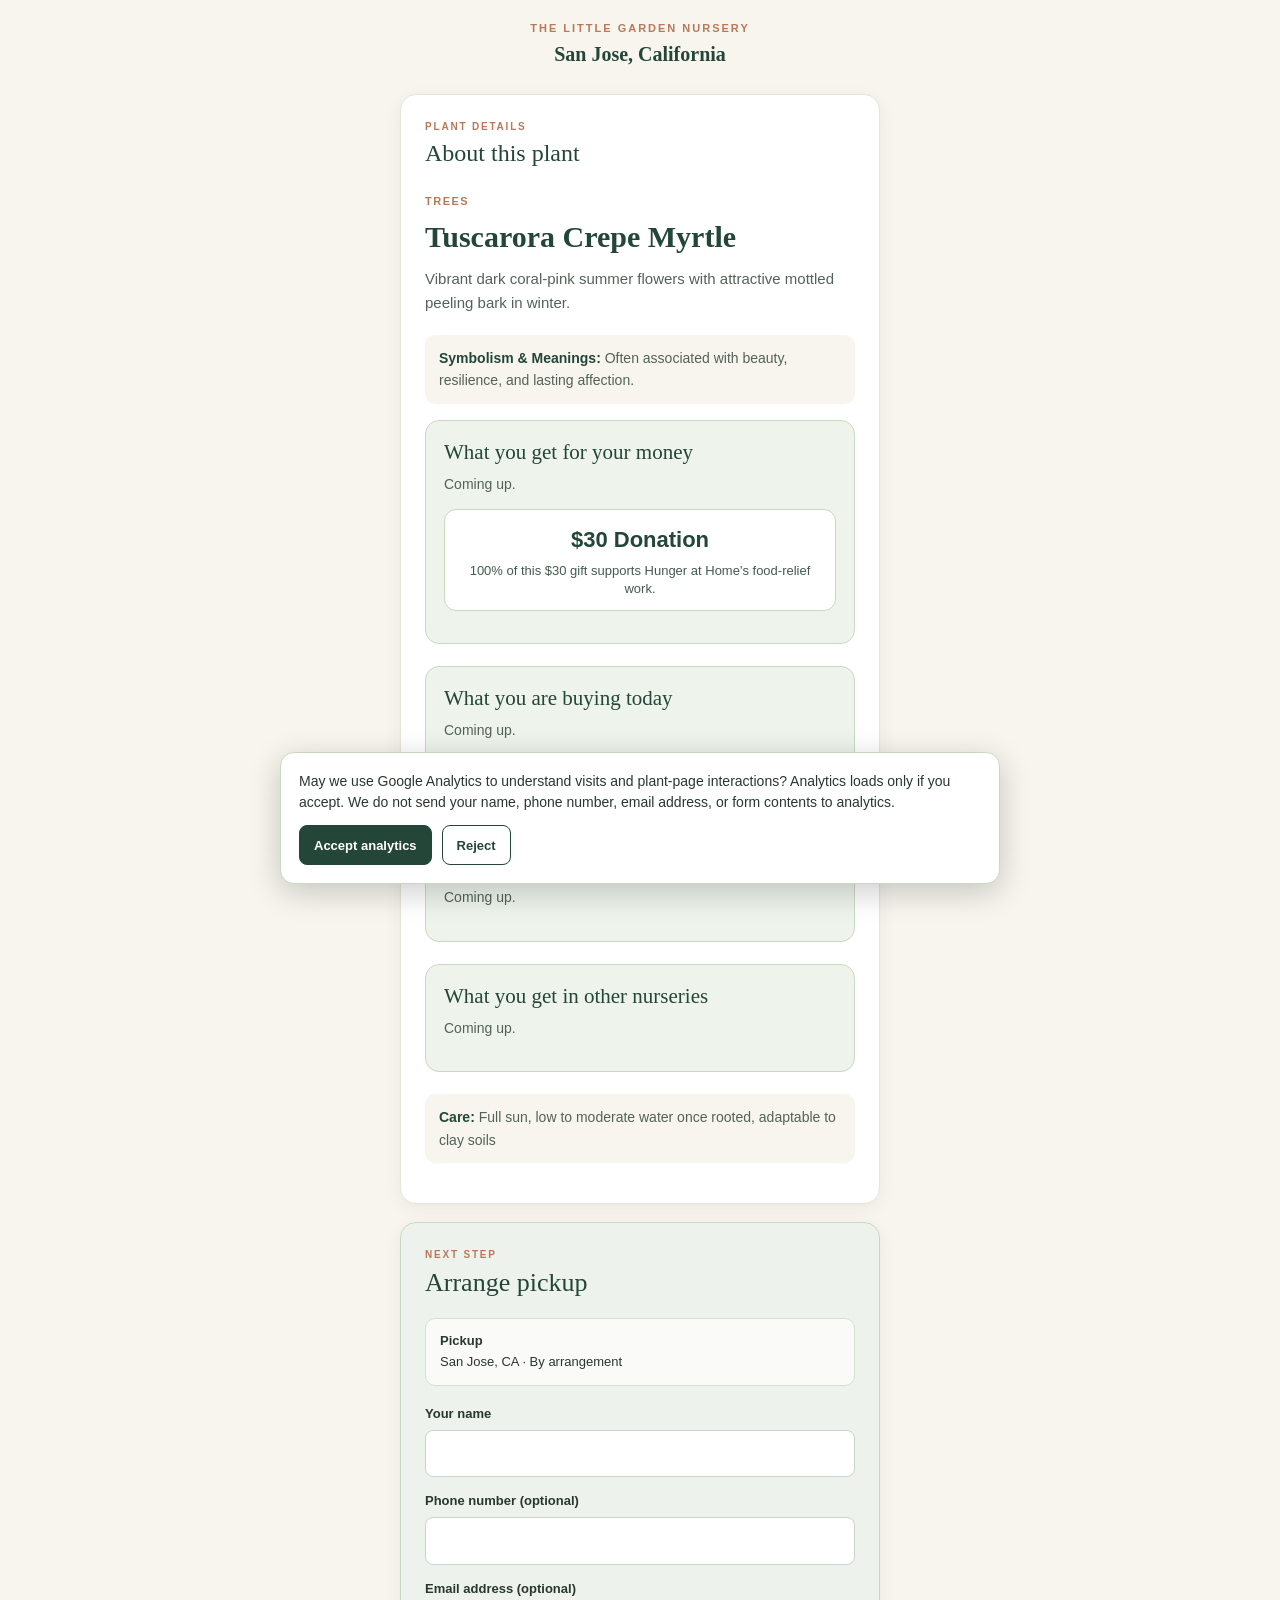
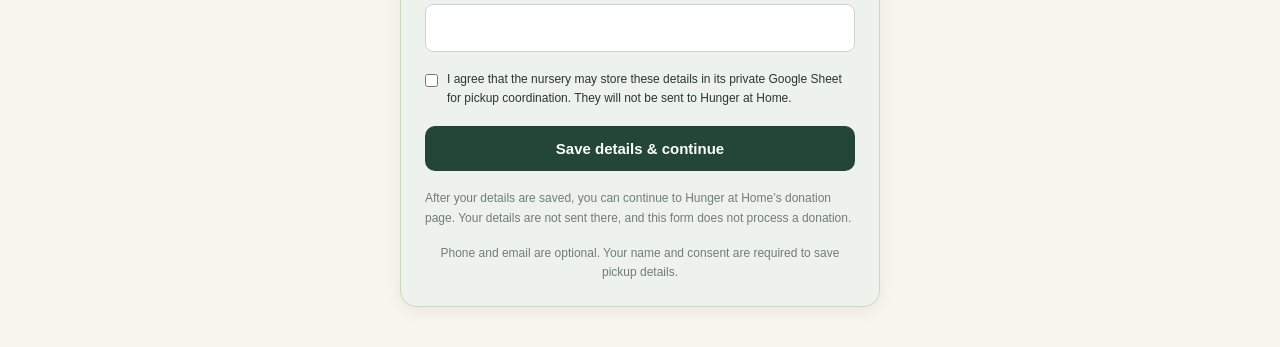
==== plant.html @ 179dec2b "telemetry" ====
<!DOCTYPE html>
<html lang="en">
<head>
  <meta charset="UTF-8">
  <meta name="viewport" content="width=device-width, initial-scale=1.0">
  <title>Plant Care & Donation — The Little Garden Nursery</title>
  <link rel="stylesheet" href="analytics-consent.css">
  <style>
    :root {
      --forest: #244638;
      --sage: #9baa88;
      --cream: #f7f5ee;
      --clay: #b97859;
      --ink: #29372f;
      --card-bg: #ffffff;
    }
    * { box-sizing: border-box; margin: 0; padding: 0; }
    body {
      font-family: -apple-system, BlinkMacSystemFont, "Segoe UI", Roboto, Helvetica, Arial, sans-serif;
      background: var(--cream);
      color: var(--ink);
      padding: 20px 16px 40px;
      line-height: 1.6;
    }
    .container { max-width: 480px; margin: 0 auto; }
    .header { text-align: center; margin-bottom: 24px; }
    .header h2 { font-family: Georgia, serif; color: var(--forest); font-size: 20px; }
    .header p { font-size: 11px; text-transform: uppercase; letter-spacing: 2px; color: var(--clay); font-weight: bold; }
    .page-section {
      background: var(--card-bg);
      border-radius: 16px;
      padding: 24px;
      box-shadow: 0 4px 18px rgba(0,0,0,0.06);
      border: 1px solid #e7e4d8;
    }
    .page-section + .page-section { margin-top: 18px; }
    .pickup-section { background: #edf3ec; border-color: #c9d8c3; }
    .section-heading { margin-bottom: 20px; }
    .section-heading p {
      color: var(--clay);
      font-size: 10px;
      font-weight: 700;
      letter-spacing: 1.8px;
      text-transform: uppercase;
    }
    .section-heading h2 {
      margin-top: 4px;
      color: var(--forest);
      font: 500 24px/1.2 Georgia, serif;
    }
    .pickup-section .section-heading h2 { font-size: 26px; }
    .plant-gallery {
      display: grid;
      grid-template-columns: repeat(auto-fit, minmax(120px, 1fr));
      gap: 10px;
      margin: 18px 0 22px;
    }
    .plant-gallery[hidden] { display: none; }
    .plant-gallery figure {
      overflow: hidden;
      border: 1px solid #e7e4d8;
      border-radius: 10px;
      background: #f7f5ee;
      aspect-ratio: 1;
    }
    .plant-gallery button {
      display: block;
      width: 100%;
      height: 100%;
      padding: 0;
      border: 0;
      background: transparent;
      cursor: zoom-in;
    }
    .plant-gallery button:focus-visible {
      outline: 3px solid var(--forest);
      outline-offset: -3px;
    }
    .plant-gallery img {
      width: 100%;
      height: 100%;
      object-fit: cover;
    }
    .image-viewer {
      position: fixed;
      width: min(94vw, 1200px);
      max-width: none;
      max-height: 92vh;
      margin: auto;
      padding: 48px 16px 16px;
      overflow: visible;
      border: 1px solid rgba(255,255,255,0.25);
      border-radius: 14px;
      background: #17211b;
      box-shadow: 0 18px 70px rgba(0,0,0,0.45);
    }
    .image-viewer[open] { display: grid; place-items: center; }
    .image-viewer::backdrop { background: rgba(10,16,12,0.84); }
    .image-viewer-next {
      display: block;
      padding: 0;
      border: 0;
      background: transparent;
      cursor: pointer;
    }
    .image-viewer-next:focus-visible {
      outline: 3px solid #fff;
      outline-offset: 4px;
    }
    .image-viewer-next img {
      display: block;
      max-width: 100%;
      max-height: calc(92vh - 64px);
      object-fit: contain;
      margin: 0 auto;
    }
    .image-viewer-close {
      position: absolute;
      top: 8px;
      right: 8px;
      min-width: 38px;
      min-height: 38px;
      border: 1px solid rgba(255,255,255,0.4);
      border-radius: 50%;
      background: #fff;
      color: var(--forest);
      font: 700 24px/1 Arial, sans-serif;
      cursor: pointer;
    }
    .pickup-location {
      padding: 12px 14px;
      border: 1px solid #d5dfd1;
      border-radius: 10px;
      background: rgba(255,255,255,0.72);
      font-size: 13px;
      margin-bottom: 18px;
    }
    .badge {
      display: inline-block;
      font-size: 11px;
      font-weight: bold;
      text-transform: uppercase;
      letter-spacing: 1.5px;
      color: var(--clay);
      margin-bottom: 8px;
    }
    h1 { font-family: Georgia, serif; font-size: 30px; line-height: 1.2; color: var(--forest); margin-bottom: 12px; }
    .desc { font-size: 15px; color: #536258; margin-bottom: 20px; }
    .plant-detail {
      margin: 0 0 16px;
      padding: 12px 14px;
      border-radius: 10px;
      background: #f7f5ee;
      color: #536258;
      font-size: 14px;
    }
    .plant-detail strong { color: var(--forest); }
    .plant-offer {
      margin: 0 0 22px;
      padding: 18px;
      border: 1px solid #c9d8c3;
      border-radius: 14px;
      background: #eef3ec;
    }
    .plant-offer p { color: #536258; font-size: 14px; }
    .plant-offer > h2 {
      margin-bottom: 8px;
      color: var(--forest);
      font: 500 21px/1.25 Georgia, serif;
    }
    .plant-offer-description {
      margin-bottom: 14px;
      color: #536258;
      font-size: 14px;
    }
    .plant-offer .impact-box {
      margin: 0 0 14px;
      padding: 12px;
      background: #fff;
    }
    .plant-offer .impact-box strong { font-size: 22px; }
    .plant-offer .market-reference {
      margin: 0;
      padding: 12px 14px;
      background: #f8f4ec;
    }
    .plant-offer .plant-gallery { margin-bottom: 0; }
    .plant-photos-heading {
      margin: 20px 0 0;
      color: var(--forest);
      font: 500 22px/1.25 Georgia, serif;
    }
    .market-reference {
      margin: -4px 0 22px;
      padding: 14px 16px;
      border-left: 3px solid var(--clay);
      border-radius: 0 10px 10px 0;
      background: #f8f4ec;
      font-size: 13px;
    }
    .market-reference[hidden] { display: none; }
    .market-reference h2 {
      margin-bottom: 4px;
      color: var(--forest);
      font: 600 14px/1.35 Arial, sans-serif;
    }
    .market-reference a { color: var(--forest); font-weight: 600; }
    .impact-box {
      background: #eef3ec;
      border: 1px solid #c9d8c3;
      border-radius: 12px;
      padding: 16px;
      margin-bottom: 24px;
      text-align: center;
    }
    .impact-box strong { display: block; font-size: 26px; color: var(--forest); margin-bottom: 4px; }
    .impact-box span { font-size: 13px; color: #435b4b; line-height: 1.4; display: block; }
    .specs { margin-bottom: 24px; }
    .spec-item { display: flex; justify-content: space-between; padding: 10px 0; border-bottom: 1px solid #f0ede3; font-size: 14px; }
    .spec-item span:first-child { color: #738076; font-weight: 500; }
    .spec-item span:last-child { color: var(--ink); font-weight: 600; text-align: right; max-width: 60%; }
    .donation-form { margin-top: 0; }
    .form-field { margin-bottom: 14px; }
    .form-field label { display: block; margin-bottom: 5px; font-size: 13px; font-weight: 600; }
    .form-field input {
      display: block;
      width: 100%;
      min-height: 44px;
      padding: 10px 12px;
      border: 1px solid #cbd4cb;
      border-radius: 8px;
      background: #fff;
      color: var(--ink);
      font: inherit;
    }
    .form-field input:focus { outline: 2px solid var(--sage); outline-offset: 1px; }
    .consent-field { display: flex; gap: 9px; align-items: flex-start; margin: 18px 0; font-size: 12px; }
    .consent-field input { margin-top: 4px; }
    .form-submit, .continue-donation {
      display: block;
      width: 100%;
      border: 0;
      background: var(--forest);
      color: white;
      padding: 14px;
      border-radius: 10px;
      font: 600 15px Arial, sans-serif;
      cursor: pointer;
      text-align: center;
      text-decoration: none;
    }
    .form-submit { margin-bottom: 18px; }
    .form-submit:disabled { opacity: 0.65; cursor: wait; }
    .form-note, .form-error { margin-top: 10px; font-size: 12px; }
    .form-note { color: #717d74; }
    .form-error { color: #9c3025; }
    .honeypot { position: absolute; left: -10000px; }
    .instructions {
      margin-top: 16px;
      font-size: 12px;
      text-align: center;
      color: #717d74;
    }
  </style>
</head>
<body>
  <div class="container">
    <div class="header">
      <p>The Little Garden Nursery</p>
      <h2>San Jose, California</h2>
    </div>

    <section class="page-section care-section" id="plant-card" aria-labelledby="care-heading">
      <div class="section-heading">
        <p>Plant details</p>
        <h2 id="care-heading">About this plant</h2>
      </div>
      <div id="plant-information"></div>
      <dialog class="image-viewer" id="image-viewer" aria-label="Enlarged plant photo">
        <button class="image-viewer-close" id="image-viewer-close" type="button" aria-label="Close enlarged photo">&times;</button>
        <button class="image-viewer-next" id="image-viewer-next" type="button" aria-label="Show next plant photo">
          <img id="image-viewer-image" alt="">
        </button>
      </dialog>
    </section>

    <section class="page-section pickup-section" aria-labelledby="pickup-heading">
      <div class="section-heading">
        <p>Next step</p>
        <h2 id="pickup-heading">Arrange pickup</h2>
      </div>
      <div class="pickup-location" id="pickup-location" hidden>
        <strong>Pickup</strong><br><span id="p-pickup"></span>
      </div>
      <form id="donation-form" class="donation-form" method="post">
        <input type="hidden" name="visitorId" id="visitor-id">
        <input type="hidden" name="plantId" id="plant-id">
        <div class="honeypot" aria-hidden="true">
          <label for="website">Leave this field empty</label>
          <input type="text" name="website" id="website" tabindex="-1" autocomplete="off">
        </div>
        <div class="form-field">
          <label for="donor-name">Your name</label>
          <input type="text" name="name" id="donor-name" maxlength="120" autocomplete="name" required>
        </div>
        <div class="form-field">
          <label for="donor-phone">Phone number <span>(optional)</span></label>
          <input type="tel" name="phone" id="donor-phone" maxlength="25" autocomplete="tel" title="Enter 7–15 digits. You may include a leading +, spaces, parentheses, periods, or hyphens.">
        </div>
        <div class="form-field">
          <label for="donor-email">Email address <span>(optional)</span></label>
          <input type="email" name="email" id="donor-email" maxlength="254" autocomplete="email">
        </div>
        <label class="consent-field">
          <input type="checkbox" name="consent" value="yes" required>
          <span>I agree that the nursery may store these details in its private Google Sheet for pickup coordination. They will not be sent to Hunger at Home.</span>
        </label>
        <button id="save-details" type="submit" class="form-submit" disabled>Save details & continue</button>
        <p id="form-error" class="form-error" role="alert" hidden></p>
        <p class="form-note">After your details are saved, you can continue to Hunger at Home’s donation page. Your details are not sent there, and this form does not process a donation.</p>
      </form>
      <p class="instructions" id="donation-instructions">Phone and email are optional. Your name and consent are required to save pickup details.</p>
    </section>
  </div>

  <script>
    const DONATION_TRACKER_URL = 'https://script.google.com/macros/s/AKfycby67GV-Kb-YQQo0pl9ek_xttXjyQZLYVXsTiaz1hG7p3Ax789gAPlvsNOdYajD39En6XQ/exec';
    const donationForm = document.getElementById('donation-form');
    const saveDetailsButton = document.getElementById('save-details');
    const formError = document.getElementById('form-error');
    const phoneInput = document.getElementById('donor-phone');
    const emailInput = document.getElementById('donor-email');
    const emailPattern = /^[A-Z0-9.!#$%&'*+/=?^_`{|}~-]+@(?:[A-Z0-9](?:[A-Z0-9-]{0,61}[A-Z0-9])?\.)+[A-Z]{2,63}$/i;

    phoneInput.addEventListener('input', () => {
      const value = phoneInput.value.trim();
      const digitCount = value.replace(/\D/g, '').length;
      const validFormat = /^\+?[0-9][0-9\s().-]*[0-9]$/.test(value);
      phoneInput.setCustomValidity(
        value && (!validFormat || digitCount < 7 || digitCount > 15)
          ? 'Enter a valid phone number with 7–15 digits.'
          : ''
      );
    });

    emailInput.addEventListener('input', () => {
      const value = emailInput.value.trim();
      emailInput.setCustomValidity(
        value && !emailPattern.test(value)
          ? 'Enter a valid email address, such as name@example.com.'
          : ''
      );
    });

    donationForm.addEventListener('submit', event => {
      if (!DONATION_TRACKER_URL) {
        event.preventDefault();
        formError.textContent = 'Pickup details are not available yet. Please contact the nursery to arrange pickup.';
        formError.hidden = false;
        return;
      }

      donationForm.action = DONATION_TRACKER_URL;
      window.trackNurseryEvent?.('pickup_details_submit_attempt', {
        plant_id: document.getElementById('plant-id').value
      });
      saveDetailsButton.disabled = true;
      saveDetailsButton.textContent = 'Saving details…';
      formError.hidden = true;
    });

    const params = new URLSearchParams(window.location.search);
    const plantId = params.get('id') || 'black-mission-fig';

    fetch('plants.json')
      .then(res => res.json())
      .then(plants => {
        const plant = plants.find(p => p.id === plantId) || plants[0];
        document.title = `${plant.name} — Care & Pickup`;
        window.trackNurseryEvent?.('view_plant_detail', { plant_id: plant.id });
        const information = document.getElementById('plant-information');
        const imageViewer = document.getElementById('image-viewer');
        const imageViewerImage = document.getElementById('image-viewer-image');
        let viewerIndex = 0;
        const getGalleryButtons = () => [...information.querySelectorAll('button[data-full-image]')];
        const showViewerImage = index => {
          const photos = getGalleryButtons();
          if (!photos.length) return;
          viewerIndex = index % photos.length;
          const photo = photos[viewerIndex];
          imageViewerImage.src = photo.dataset.fullImage;
          imageViewerImage.alt = photo.dataset.imageAlt;
          document.getElementById('image-viewer-next').setAttribute(
            'aria-label',
            `Show next plant photo (${viewerIndex + 1} of ${photos.length})`
          );
        };
        information.addEventListener('click', event => {
          const trigger = event.target.closest('button[data-full-image]');
          if (!trigger) return;
          const photoIndex = getGalleryButtons().indexOf(trigger);
          window.trackNurseryEvent?.('enlarge_plant_photo', {
            plant_id: plant.id,
            photo_index: photoIndex + 1
          });
          showViewerImage(photoIndex);
          imageViewer.showModal();
        });
        document.getElementById('image-viewer-next').addEventListener('click', () => {
          showViewerImage(viewerIndex + 1);
        });
        document.getElementById('image-viewer-close').addEventListener('click', () => {
          imageViewer.close();
        });
        imageViewer.addEventListener('click', event => {
          if (event.target === imageViewer) imageViewer.close();
        });
        const addDetail = (label, value, target = information) => {
          if (value === undefined || value === null || value === '') return;
          const detail = document.createElement('p');
          detail.className = 'plant-detail';
          const heading = document.createElement('strong');
          heading.textContent = `${label}: `;
          detail.append(heading, document.createTextNode(String(value)));
          target.appendChild(detail);
        };
        const category = document.createElement('div');
        category.className = 'badge';
        category.textContent = plant.category || '';
        information.appendChild(category);

        const name = document.createElement('h1');
        name.textContent = plant.name;
        information.appendChild(name);

        const description = document.createElement('p');
        description.className = 'desc';
        description.textContent = plant.description || '';
        information.appendChild(description);

        addDetail('Symbolism & Meanings', plant['Symbolism & Meanings']);

        const createSection = headingText => {
          const section = document.createElement('section');
          section.className = 'plant-offer';
          const heading = document.createElement('h2');
          heading.textContent = headingText;
          section.appendChild(heading);
          information.appendChild(section);
          return section;
        };
        const addComingUp = section => {
          const message = document.createElement('p');
          message.className = 'plant-offer-description';
          message.textContent = 'Coming up.';
          section.appendChild(message);
        };
        const renderPhotoGallery = (section, headingText, photoData, introText, galleryLabel = headingText) => {
          if (headingText) {
            const galleryHeading = document.createElement('h3');
            galleryHeading.className = 'plant-photos-heading';
            galleryHeading.textContent = headingText;
            section.appendChild(galleryHeading);
          }
          if (introText) {
            const intro = document.createElement('p');
            intro.className = 'plant-offer-description';
            intro.textContent = introText;
            section.appendChild(intro);
          }
          const pictures = Array.isArray(photoData)
            ? photoData
            : Object.values(photoData || {});
          const validPictures = pictures.filter(picture => typeof picture === 'string' && picture.trim());
          if (!validPictures.length) {
            addComingUp(section);
            return;
          }
          const gallery = document.createElement('div');
          gallery.className = 'plant-gallery';
          gallery.setAttribute('aria-label', galleryLabel);
          section.appendChild(gallery);
          validPictures.forEach((picture, index) => {
            const figure = document.createElement('figure');
            const button = document.createElement('button');
            const image = document.createElement('img');
            image.src = picture;
            image.alt = `${plant.name} — photo ${index + 1}`;
            image.loading = 'lazy';
            image.decoding = 'async';
            button.type = 'button';
            button.dataset.fullImage = picture;
            button.dataset.imageAlt = image.alt;
            button.setAttribute('aria-label', `Enlarge photo ${index + 1} of ${plant.name}`);
            image.addEventListener('error', () => {
              figure.remove();
              if (!gallery.querySelector('figure')) {
                const message = document.createElement('p');
                message.className = 'plant-offer-description';
                message.textContent = 'Coming up.';
                gallery.replaceWith(message);
              }
            });
            button.appendChild(image);
            figure.appendChild(button);
            gallery.appendChild(figure);
          });
        };

        const whatYouGet = createSection('What you get for your money');
        const valueDescription = plant['What you get for your money'];
        if (valueDescription) {
          const description = document.createElement('p');
          description.className = 'plant-offer-description';
          description.textContent = valueDescription;
          whatYouGet.appendChild(description);
        } else {
          addComingUp(whatYouGet);
        }
        if (plant.size) addDetail('Size', plant.size, whatYouGet);
        const impact = document.createElement('div');
        impact.className = 'impact-box';
        const amount = document.createElement('strong');
        amount.textContent = `$${plant.donation} Donation`;
        const note = document.createElement('span');
        note.textContent = `100% of this $${plant.donation} gift supports Hunger at Home's food-relief work.`;
        impact.append(amount, note);
        whatYouGet.appendChild(impact);

        const buyingToday = createSection('What you are buying today');
        const buyingTodayDescription = plant['What you are buying today'];
        const buyingTodayPictures = plant.buyingTodayPictures;
        if (buyingTodayDescription) {
          const description = document.createElement('p');
          description.className = 'plant-offer-description';
          description.textContent = buyingTodayDescription;
          buyingToday.appendChild(description);
        }
        if (buyingTodayPictures) {
          renderPhotoGallery(buyingToday, 'Photos of today’s item', buyingTodayPictures);
        } else if (!buyingTodayDescription) {
          addComingUp(buyingToday);
        }

        const realGarden = createSection('Real photos from my garden');
        renderPhotoGallery(realGarden, null, plant.pictures, 'This is how it will look.', 'Real photos from my garden');

        const otherNurseries = createSection('What you get in other nurseries');
        if (plant.marketReference?.text && plant.marketReference?.url) {
          const marketUrl = new URL(plant.marketReference.url, window.location.href);
          if (marketUrl.protocol === 'https:' || marketUrl.protocol === 'http:') {
            const reference = document.createElement('aside');
            reference.className = 'market-reference';
            const text = document.createElement('p');
            text.textContent = plant.marketReference.text;
            const link = document.createElement('a');
            link.href = marketUrl.href;
            link.target = '_blank';
            link.rel = 'noopener noreferrer';
            link.textContent = 'See example listing';
            reference.append(text, link);
            otherNurseries.appendChild(reference);
          } else {
            console.warn(`Ignoring unsupported market reference URL for plant ${plant.id}.`);
            addComingUp(otherNurseries);
          }
        } else {
          addComingUp(otherNurseries);
        }

        if (plant.pickup) {
          document.getElementById('p-pickup').textContent = plant.pickup;
          document.getElementById('pickup-location').hidden = false;
        }
        addDetail('Care', plant.Care);
        document.getElementById('plant-id').value = plant.id;
        saveDetailsButton.textContent = 'Save details & continue';

        const visitorStorageKey = 'nursery-visitor-id';
        let visitorId = sessionStorage.getItem(visitorStorageKey);
        if (!visitorId) {
          visitorId = globalThis.crypto?.randomUUID?.() ||
            `visitor-${Date.now().toString(36)}-${Math.random().toString(36).slice(2, 12)}`;
          sessionStorage.setItem(visitorStorageKey, visitorId);
        }
        document.getElementById('visitor-id').value = visitorId;
        saveDetailsButton.disabled = false;
      })
      .catch(err => {
        console.error('Unable to load the plant details:', err);
        information.textContent = 'Plant details are unavailable. Please refresh the page or contact the nursery.';
        saveDetailsButton.textContent = 'Plant details unavailable';
        saveDetailsButton.disabled = true;
      });
  </script>
  <script src="analytics-consent.js"></script>
</body>
</html>
---- analytics-consent.css ----
.analytics-consent-banner {
  position: fixed;
  z-index: 1000;
  right: 16px;
  bottom: 16px;
  left: 16px;
  max-width: 720px;
  margin: 0 auto;
  padding: 18px;
  border: 1px solid #c9d8c3;
  border-radius: 14px;
  background: #fff;
  box-shadow: 0 8px 32px rgba(0,0,0,0.2);
  color: #29372f;
  font: 14px/1.5 Arial, sans-serif;
}
.analytics-consent-banner[hidden] { display: none; }
.analytics-consent-banner p { margin: 0 0 12px; }
.analytics-consent-actions {
  display: flex;
  flex-wrap: wrap;
  gap: 10px;
}
.analytics-consent-actions button,
.analytics-privacy-settings {
  min-height: 40px;
  padding: 9px 14px;
  border: 1px solid #244638;
  border-radius: 8px;
  font: 600 13px Arial, sans-serif;
  cursor: pointer;
}
.analytics-consent-accept {
  background: #244638;
  color: #fff;
}
.analytics-consent-reject,
.analytics-privacy-settings {
  background: #fff;
  color: #244638;
}
.analytics-privacy-settings {
  position: fixed;
  z-index: 999;
  right: 12px;
  bottom: 12px;
  min-height: 36px;
  padding: 7px 10px;
  font-size: 11px;
  box-shadow: 0 2px 10px rgba(0,0,0,0.12);
}
.analytics-consent-banner:not([hidden]) + .analytics-privacy-settings {
  display: none;
}
@media print {
  .analytics-consent-banner,
  .analytics-privacy-settings { display: none !important; }
}
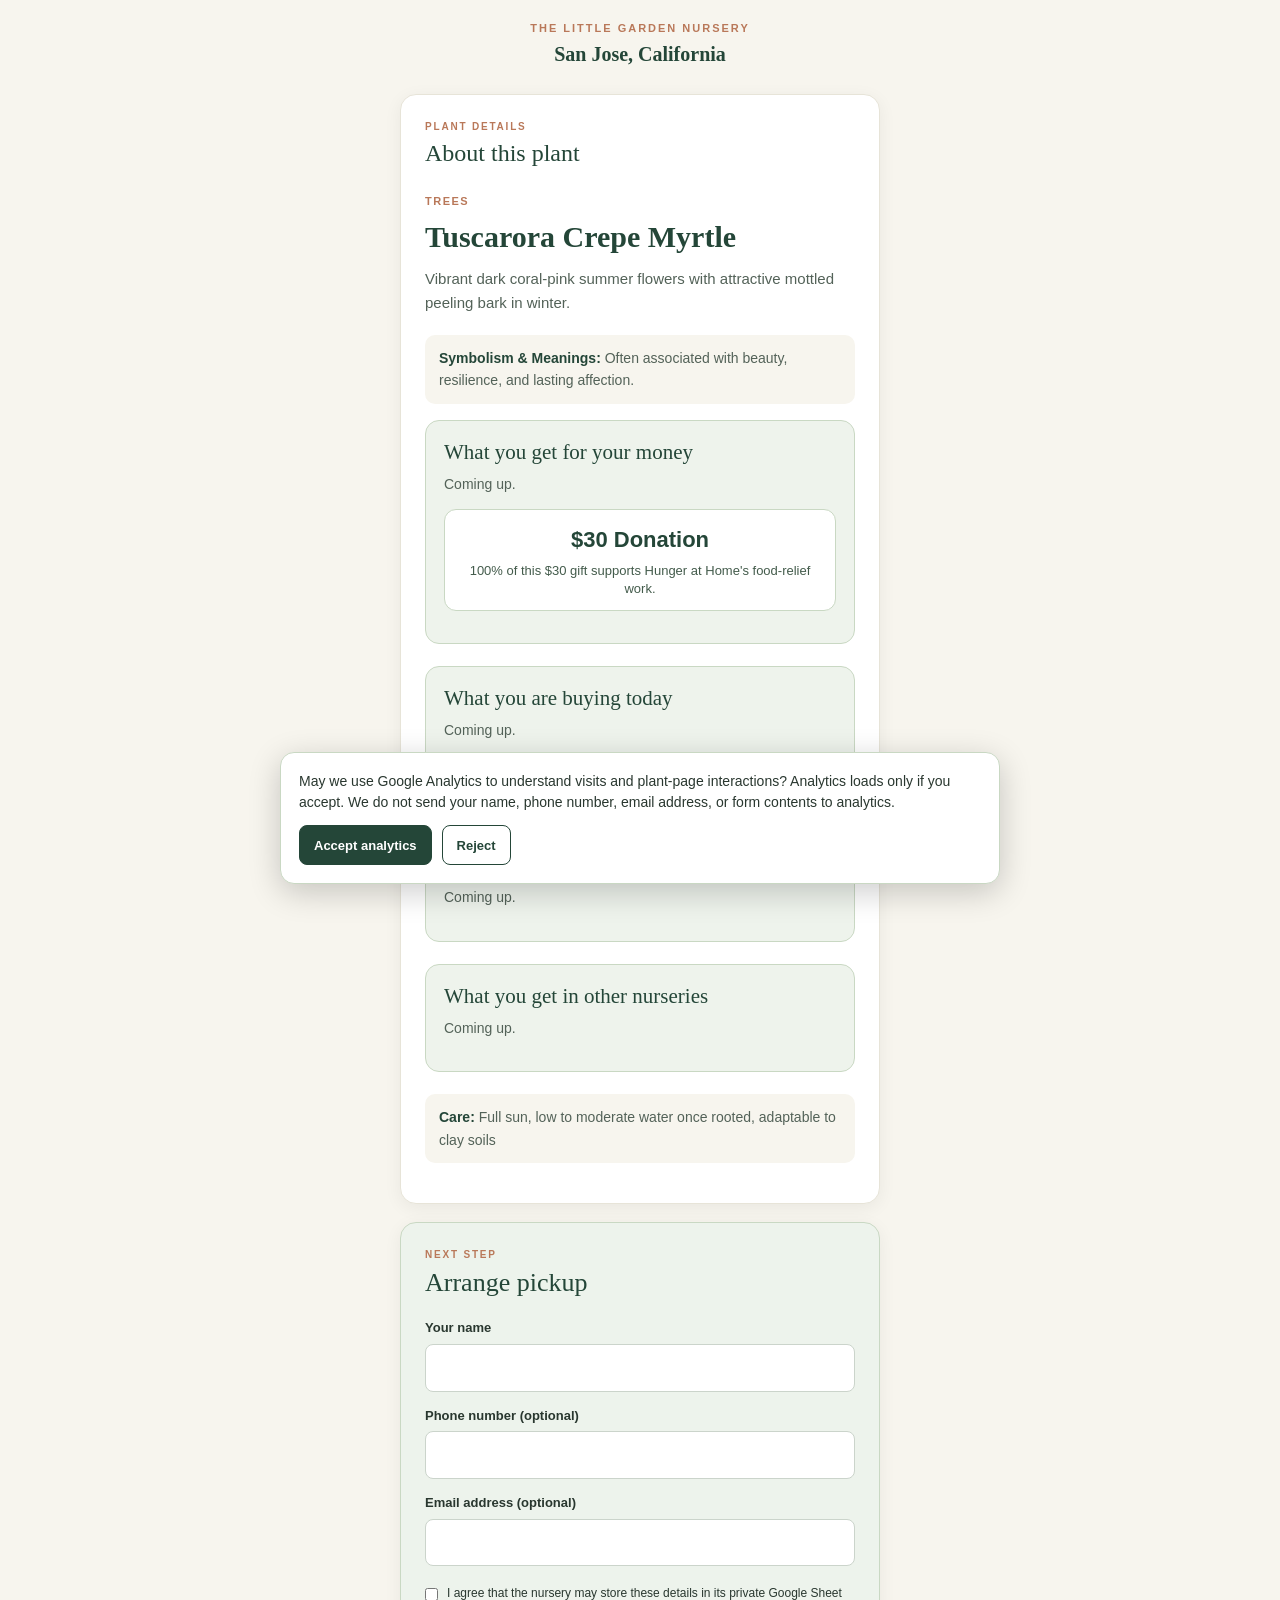
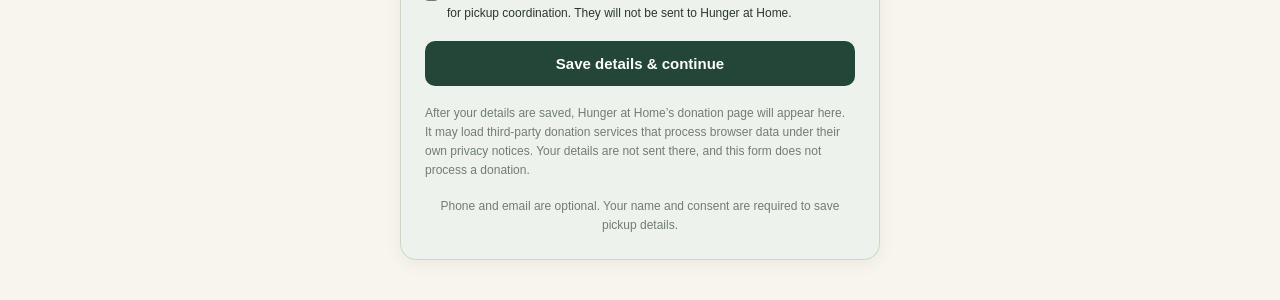
==== commit b1eac79d: "c" ====
--- a/plant.html
+++ b/plant.html
@@ -254,6 +254,18 @@
     .form-note, .form-error { margin-top: 10px; font-size: 12px; }
     .form-note { color: #717d74; }
     .form-error { color: #9c3025; }
+    .tracker-response-frame { position: absolute; width: 0; height: 0; border: 0; }
+    .donation-result { margin-top: 24px; }
+    .donation-result h3 { color: var(--forest); margin-bottom: 8px; }
+    .donation-result p { margin-bottom: 16px; }
+    .hunger-donation-frame {
+      display: block;
+      width: 100%;
+      height: 900px;
+      border: 1px solid #dbe2dc;
+      border-radius: 12px;
+      background: white;
+    }
     .honeypot { position: absolute; left: -10000px; }
     .instructions {
       margin-top: 16px;
@@ -292,9 +304,10 @@
       <div class="pickup-location" id="pickup-location" hidden>
         <strong>Pickup</strong><br><span id="p-pickup"></span>
       </div>
-      <form id="donation-form" class="donation-form" method="post">
+      <form id="donation-form" class="donation-form" method="post" target="tracker-response">
         <input type="hidden" name="visitorId" id="visitor-id">
         <input type="hidden" name="plantId" id="plant-id">
+        <input type="hidden" name="requestId" id="request-id">
         <div class="honeypot" aria-hidden="true">
           <label for="website">Leave this field empty</label>
           <input type="text" name="website" id="website" tabindex="-1" autocomplete="off">
@@ -317,9 +330,26 @@
         </label>
         <button id="save-details" type="submit" class="form-submit" disabled>Save details & continue</button>
         <p id="form-error" class="form-error" role="alert" hidden></p>
-        <p class="form-note">After your details are saved, you can continue to Hunger at Home’s donation page. Your details are not sent there, and this form does not process a donation.</p>
+        <p class="form-note">After your details are saved, Hunger at Home’s donation page will appear here. It may load third-party donation services that process browser data under their own privacy notices. Your details are not sent there, and this form does not process a donation.</p>
       </form>
       <p class="instructions" id="donation-instructions">Phone and email are optional. Your name and consent are required to save pickup details.</p>
+      <iframe
+        class="tracker-response-frame"
+        id="tracker-response-frame"
+        name="tracker-response"
+        title="Pickup details save status"
+        aria-hidden="true"
+        tabindex="-1"></iframe>
+      <div class="donation-result" id="donation-result" hidden>
+        <h3>Your details are saved</h3>
+        <p>Your pickup details were saved to the nursery’s private sheet and were not sent to Hunger at Home. Their donation form and payment providers load below; donations are made directly to Hunger at Home and are not recorded by this form.</p>
+        <iframe
+          class="hunger-donation-frame"
+          id="hunger-donation-frame"
+          title="Hunger at Home donation page"
+          loading="lazy"
+          referrerpolicy="strict-origin-when-cross-origin"></iframe>
+      </div>
     </section>
   </div>
 
@@ -328,6 +358,11 @@
     const donationForm = document.getElementById('donation-form');
     const saveDetailsButton = document.getElementById('save-details');
     const formError = document.getElementById('form-error');
+    const trackerResponseFrame = document.getElementById('tracker-response-frame');
+    const donationResult = document.getElementById('donation-result');
+    const hungerDonationFrame = document.getElementById('hunger-donation-frame');
+    let pendingRequestId = null;
+    let saveTimeout = null;
     const phoneInput = document.getElementById('donor-phone');
     const emailInput = document.getElementById('donor-email');
     const emailPattern = /^[A-Z0-9.!#$%&'*+/=?^_`{|}~-]+@(?:[A-Z0-9](?:[A-Z0-9-]{0,61}[A-Z0-9])?\.)+[A-Z]{2,63}$/i;
@@ -360,6 +395,9 @@
         return;
       }
 
+      pendingRequestId = globalThis.crypto?.randomUUID?.() ||
+        `request-${Date.now().toString(36)}-${Math.random().toString(36).slice(2, 12)}`;
+      document.getElementById('request-id').value = pendingRequestId;
       donationForm.action = DONATION_TRACKER_URL;
       window.trackNurseryEvent?.('pickup_details_submit_attempt', {
         plant_id: document.getElementById('plant-id').value
@@ -367,6 +405,38 @@
       saveDetailsButton.disabled = true;
       saveDetailsButton.textContent = 'Saving details…';
       formError.hidden = true;
+      saveTimeout = window.setTimeout(() => {
+        if (!pendingRequestId) return;
+        pendingRequestId = null;
+        formError.textContent = 'We could not confirm that your details were saved. Please check your connection and try again.';
+        formError.hidden = false;
+        saveDetailsButton.disabled = false;
+        saveDetailsButton.textContent = 'Save details & continue';
+      }, 30000);
+    });
+
+    window.addEventListener('message', event => {
+      if (event.source !== trackerResponseFrame.contentWindow ||
+          event.data?.type !== 'nursery-pickup-details' ||
+          event.data.requestId !== pendingRequestId) {
+        return;
+      }
+
+      window.clearTimeout(saveTimeout);
+      pendingRequestId = null;
+      if (event.data.status === 'saved') {
+        donationForm.hidden = true;
+        document.getElementById('donation-instructions').hidden = true;
+        donationResult.hidden = false;
+        hungerDonationFrame.src = 'https://hungerathome.org/donate/';
+        donationResult.scrollIntoView({ behavior: 'smooth', block: 'start' });
+        return;
+      }
+
+      formError.textContent = 'We could not save your details. Please check the information and try again.';
+      formError.hidden = false;
+      saveDetailsButton.disabled = false;
+      saveDetailsButton.textContent = 'Save details & continue';
     });
 
     const params = new URLSearchParams(window.location.search);
@@ -421,7 +491,10 @@
           detail.className = 'plant-detail';
           const heading = document.createElement('strong');
           heading.textContent = `${label}: `;
-          detail.append(heading, document.createTextNode(String(value)));
+          const displayValue = typeof value === 'string' && value.trim().toUpperCase() === 'TODO'
+            ? 'Coming up.'
+            : String(value);
+          detail.append(heading, document.createTextNode(displayValue));
           target.appendChild(detail);
         };
         const category = document.createElement('div');
@@ -471,7 +544,9 @@
           const pictures = Array.isArray(photoData)
             ? photoData
             : Object.values(photoData || {});
-          const validPictures = pictures.filter(picture => typeof picture === 'string' && picture.trim());
+          const validPictures = pictures.filter(picture =>
+            typeof picture === 'string' && picture.trim() && picture.trim().toUpperCase() !== 'TODO'
+          );
           if (!validPictures.length) {
             addComingUp(section);
             return;
@@ -509,7 +584,7 @@
 
         const whatYouGet = createSection('What you get for your money');
         const valueDescription = plant['What you get for your money'];
-        if (valueDescription) {
+        if (valueDescription && valueDescription.trim().toUpperCase() !== 'TODO') {
           const description = document.createElement('p');
           description.className = 'plant-offer-description';
           description.textContent = valueDescription;
@@ -546,7 +621,9 @@
         renderPhotoGallery(realGarden, null, plant.pictures, 'This is how it will look.', 'Real photos from my garden');
 
         const otherNurseries = createSection('What you get in other nurseries');
-        if (plant.marketReference?.text && plant.marketReference?.url) {
+        if (plant.marketReference?.text && plant.marketReference?.url &&
+            plant.marketReference.text.trim().toUpperCase() !== 'TODO' &&
+            plant.marketReference.url.trim().toUpperCase() !== 'TODO') {
           const marketUrl = new URL(plant.marketReference.url, window.location.href);
           if (marketUrl.protocol === 'https:' || marketUrl.protocol === 'http:') {
             const reference = document.createElement('aside');
@@ -569,7 +646,8 @@
         }
 
         if (plant.pickup) {
-          document.getElementById('p-pickup').textContent = plant.pickup;
+          document.getElementById('p-pickup').textContent =
+            plant.pickup.trim().toUpperCase() === 'TODO' ? 'Coming up.' : plant.pickup;
           document.getElementById('pickup-location').hidden = false;
         }
         addDetail('Care', plant.Care);
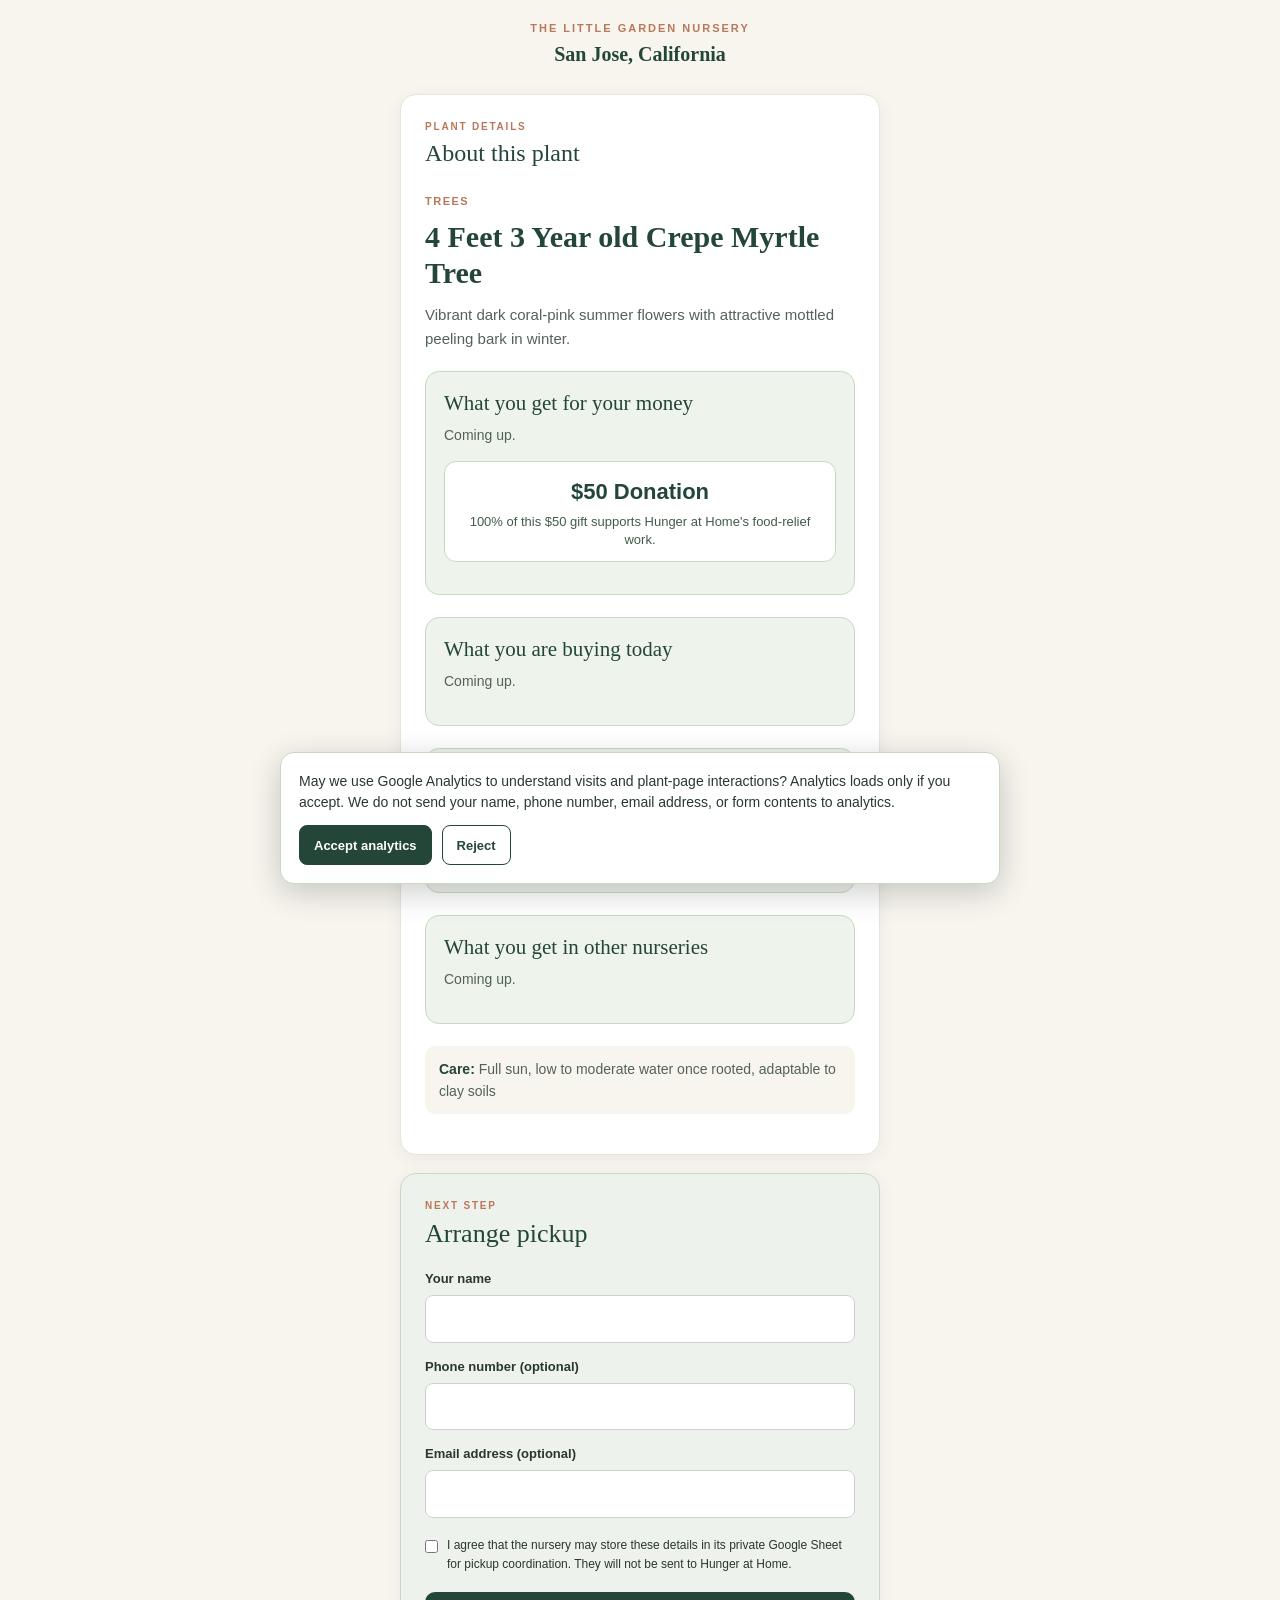
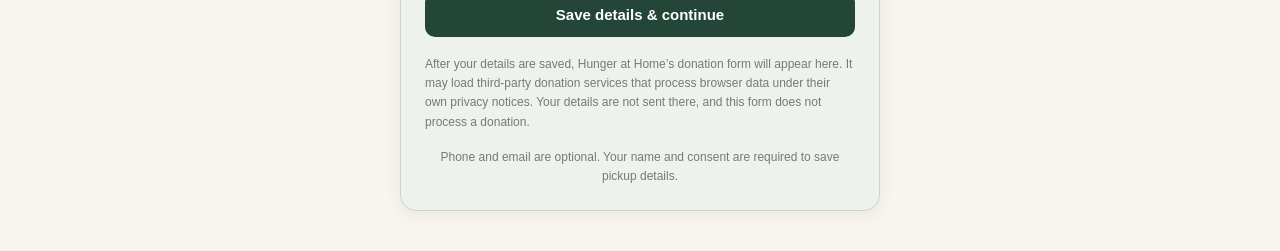
==== commit c21c900b: "c" ====
--- a/plant.html
+++ b/plant.html
@@ -261,9 +261,10 @@
     .hunger-donation-frame {
       display: block;
       width: 100%;
-      height: 900px;
-      border: 1px solid #dbe2dc;
-      border-radius: 12px;
+      max-width: 360px;
+      height: 1000px;
+      margin: 0 auto;
+      border: 0;
       background: white;
     }
     .honeypot { position: absolute; left: -10000px; }
@@ -330,7 +331,7 @@
         </label>
         <button id="save-details" type="submit" class="form-submit" disabled>Save details & continue</button>
         <p id="form-error" class="form-error" role="alert" hidden></p>
-        <p class="form-note">After your details are saved, Hunger at Home’s donation page will appear here. It may load third-party donation services that process browser data under their own privacy notices. Your details are not sent there, and this form does not process a donation.</p>
+        <p class="form-note">After your details are saved, Hunger at Home’s donation form will appear here. It may load third-party donation services that process browser data under their own privacy notices. Your details are not sent there, and this form does not process a donation.</p>
       </form>
       <p class="instructions" id="donation-instructions">Phone and email are optional. Your name and consent are required to save pickup details.</p>
       <iframe
@@ -346,7 +347,7 @@
         <iframe
           class="hunger-donation-frame"
           id="hunger-donation-frame"
-          title="Hunger at Home donation page"
+          title="Hunger at Home donation form"
           loading="lazy"
           referrerpolicy="strict-origin-when-cross-origin"></iframe>
       </div>
@@ -358,7 +359,6 @@
     const donationForm = document.getElementById('donation-form');
     const saveDetailsButton = document.getElementById('save-details');
     const formError = document.getElementById('form-error');
-    const trackerResponseFrame = document.getElementById('tracker-response-frame');
     const donationResult = document.getElementById('donation-result');
     const hungerDonationFrame = document.getElementById('hunger-donation-frame');
     let pendingRequestId = null;
@@ -416,7 +416,10 @@
     });
 
     window.addEventListener('message', event => {
-      if (event.source !== trackerResponseFrame.contentWindow ||
+      const trustedResponseOrigin = event.origin === 'null' ||
+        event.origin === 'https://script.google.com' ||
+        event.origin.endsWith('.googleusercontent.com');
+      if (!trustedResponseOrigin ||
           event.data?.type !== 'nursery-pickup-details' ||
           event.data.requestId !== pendingRequestId) {
         return;
@@ -428,7 +431,7 @@
         donationForm.hidden = true;
         document.getElementById('donation-instructions').hidden = true;
         donationResult.hidden = false;
-        hungerDonationFrame.src = 'https://hungerathome.org/donate/';
+        hungerDonationFrame.src = 'https://hungerathome-bloom.kindful.com/embeds/d57150e7-d3ee-4a12-a30c-2aa8be68bc72?p=https%3A%2F%2Fhungerathome.org&embedded=true&full_form=true';
         donationResult.scrollIntoView({ behavior: 'smooth', block: 'start' });
         return;
       }
@@ -596,9 +599,12 @@
         const impact = document.createElement('div');
         impact.className = 'impact-box';
         const amount = document.createElement('strong');
-        amount.textContent = `$${plant.donation} Donation`;
+        const flexibleDonation = plant.donation == null;
+        amount.textContent = flexibleDonation ? 'Choose any amount' : `$${plant.donation} Donation`;
         const note = document.createElement('span');
-        note.textContent = `100% of this $${plant.donation} gift supports Hunger at Home's food-relief work.`;
+        note.textContent = flexibleDonation
+          ? 'Choose your amount in Hunger at Home’s donation form. Payment goes directly to Hunger at Home, not the nursery.'
+          : `100% of this $${plant.donation} gift supports Hunger at Home's food-relief work.`;
         impact.append(amount, note);
         whatYouGet.appendChild(impact);
 
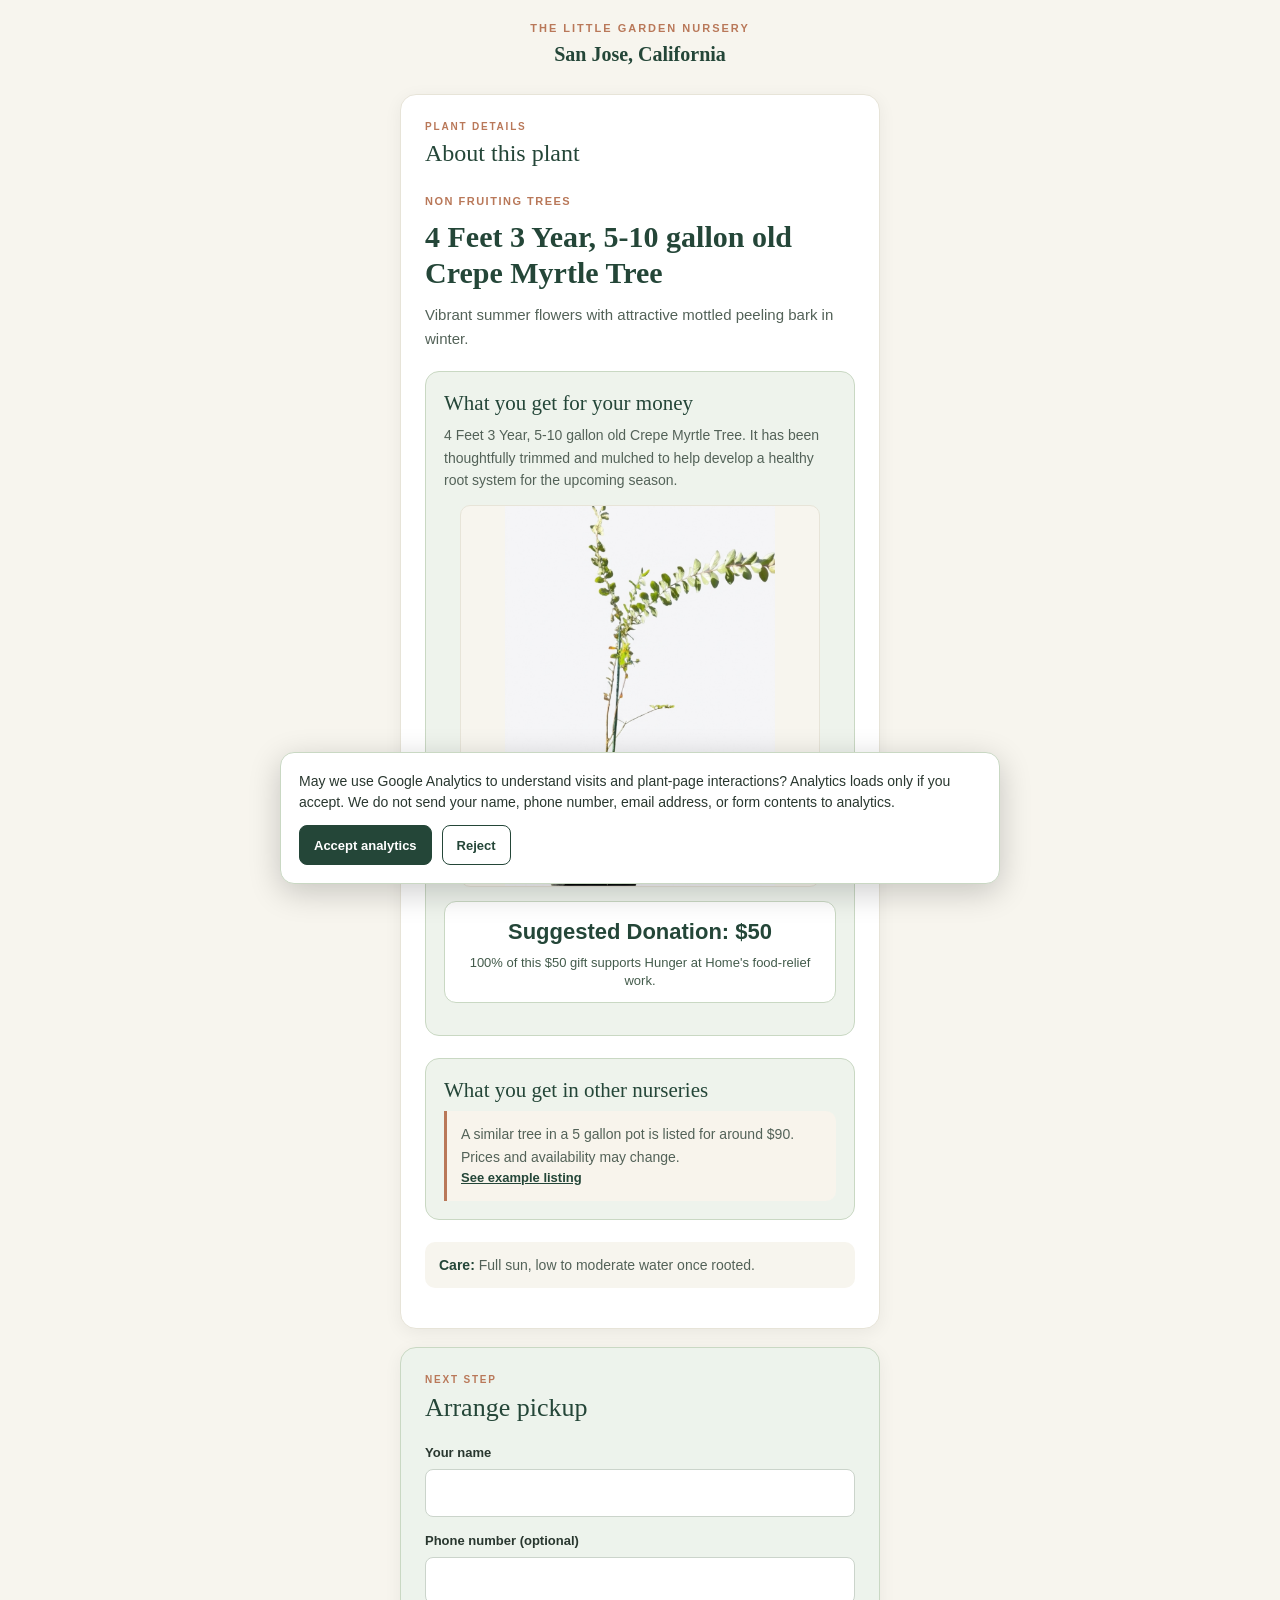
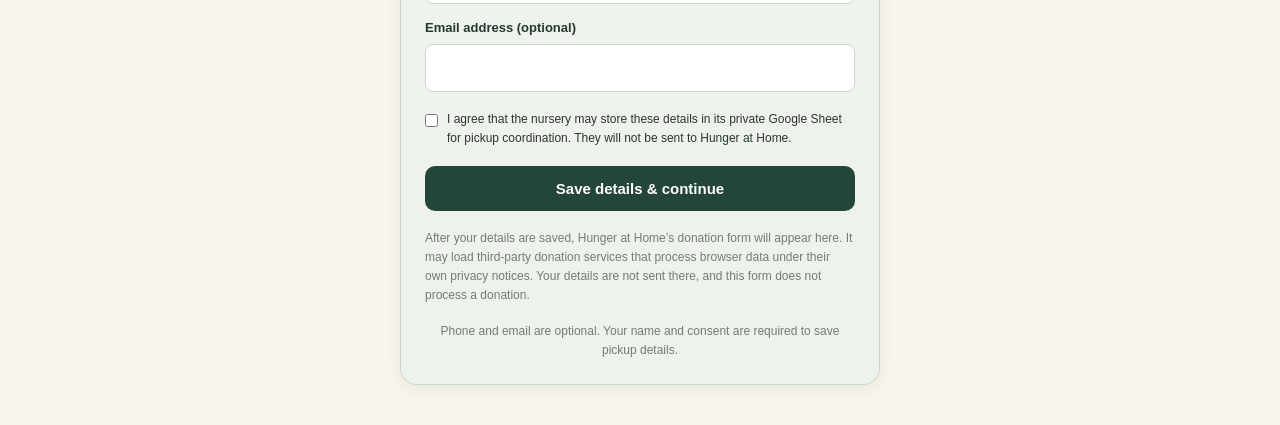
==== commit 81e489cd: "cjhanges" ====
--- a/plant.html
+++ b/plant.html
@@ -146,6 +146,9 @@
     }
     h1 { font-family: Georgia, serif; font-size: 30px; line-height: 1.2; color: var(--forest); margin-bottom: 12px; }
     .desc { font-size: 15px; color: #536258; margin-bottom: 20px; }
+    .desc p { margin: 0 0 8px; }
+    .desc ul { margin: 4px 0 8px; padding-left: 22px; }
+    .desc li { margin-bottom: 5px; padding-left: 2px; }
     .plant-detail {
       margin: 0 0 16px;
       padding: 12px 14px;
@@ -172,6 +175,32 @@
       margin-bottom: 14px;
       color: #536258;
       font-size: 14px;
+    }
+    .plant-feature-photo {
+      max-width: 360px;
+      margin: 14px auto;
+      overflow: hidden;
+      border: 1px solid #e7e4d8;
+      border-radius: 10px;
+      background: #f7f5ee;
+    }
+    .plant-feature-photo button {
+      display: block;
+      width: 100%;
+      padding: 0;
+      border: 0;
+      background: transparent;
+      cursor: zoom-in;
+    }
+    .plant-feature-photo button:focus-visible {
+      outline: 3px solid var(--forest);
+      outline-offset: -3px;
+    }
+    .plant-feature-photo img {
+      display: block;
+      width: 100%;
+      max-height: 380px;
+      object-fit: contain;
     }
     .plant-offer .impact-box {
       margin: 0 0 14px;
@@ -258,14 +287,14 @@
     .donation-result { margin-top: 24px; }
     .donation-result h3 { color: var(--forest); margin-bottom: 8px; }
     .donation-result p { margin-bottom: 16px; }
-    .hunger-donation-frame {
+    .donation-result a { color: var(--forest); font-weight: 600; }
+    .kindful-donation-frame {
       display: block;
       width: 100%;
-      max-width: 360px;
-      height: 1000px;
-      margin: 0 auto;
+      min-height: 760px;
       border: 0;
-      background: white;
+      border-radius: 8px;
+      background: #fff;
     }
     .honeypot { position: absolute; left: -10000px; }
     .instructions {
@@ -343,13 +372,15 @@
         tabindex="-1"></iframe>
       <div class="donation-result" id="donation-result" hidden>
         <h3>Your details are saved</h3>
-        <p>Your pickup details were saved to the nursery’s private sheet and were not sent to Hunger at Home. Their donation form and payment providers load below; donations are made directly to Hunger at Home and are not recorded by this form.</p>
+        <p>Your pickup details were saved to the nursery’s private sheet and were not sent to Hunger at Home. You can make a donation directly to Hunger at Home using the form below. The nursery does not process or record donations.</p>
         <iframe
-          class="hunger-donation-frame"
-          id="hunger-donation-frame"
+          class="kindful-donation-frame"
+          id="kindful-donation-frame"
           title="Hunger at Home donation form"
           loading="lazy"
+          allow="payment"
           referrerpolicy="strict-origin-when-cross-origin"></iframe>
+        <p>If the donation form does not load or complete payment here, <a id="continue-to-donation" href="https://hungerathome-bloom.kindful.com/embeds/d57150e7-d3ee-4a12-a30c-2aa8be68bc72?p=https%3A%2F%2Fhungerathome.org&amp;embedded=true&amp;full_form=true" target="_blank" rel="noopener noreferrer">open Hunger at Home’s donation form in a new tab</a>.</p>
       </div>
     </section>
   </div>
@@ -360,7 +391,7 @@
     const saveDetailsButton = document.getElementById('save-details');
     const formError = document.getElementById('form-error');
     const donationResult = document.getElementById('donation-result');
-    const hungerDonationFrame = document.getElementById('hunger-donation-frame');
+    const donationUrl = 'https://hungerathome-bloom.kindful.com/embeds/d57150e7-d3ee-4a12-a30c-2aa8be68bc72?p=https%3A%2F%2Fhungerathome.org&embedded=true&full_form=true';
     let pendingRequestId = null;
     let saveTimeout = null;
     const phoneInput = document.getElementById('donor-phone');
@@ -431,8 +462,7 @@
         donationForm.hidden = true;
         document.getElementById('donation-instructions').hidden = true;
         donationResult.hidden = false;
-        hungerDonationFrame.src = 'https://hungerathome-bloom.kindful.com/embeds/d57150e7-d3ee-4a12-a30c-2aa8be68bc72?p=https%3A%2F%2Fhungerathome.org&embedded=true&full_form=true';
-        donationResult.scrollIntoView({ behavior: 'smooth', block: 'start' });
+        document.getElementById('kindful-donation-frame').src = donationUrl;
         return;
       }
 
@@ -445,7 +475,7 @@
     const params = new URLSearchParams(window.location.search);
     const plantId = params.get('id') || 'black-mission-fig';
 
-    fetch('plants.json')
+    fetch('plants.json', { cache: 'no-cache' })
       .then(res => res.json())
       .then(plants => {
         const plant = plants.find(p => p.id === plantId) || plants[0];
@@ -509,9 +539,40 @@
         name.textContent = plant.name;
         information.appendChild(name);
 
-        const description = document.createElement('p');
+        const description = document.createElement('div');
         description.className = 'desc';
-        description.textContent = plant.description || '';
+        const descriptionLines = String(plant.description || '')
+          .split(/\r?\n/)
+          .map(line => line.trim())
+          .filter(line => line && !/^\.+$/.test(line));
+        let bulletList = null;
+        const appendDescriptionText = (parent, text) => {
+          const labelSeparator = text.indexOf(':');
+          if (labelSeparator > 0) {
+            const label = document.createElement('strong');
+            label.textContent = text.slice(0, labelSeparator + 1);
+            parent.append(label, document.createTextNode(text.slice(labelSeparator + 1)));
+          } else {
+            parent.textContent = text;
+          }
+        };
+        descriptionLines.forEach(line => {
+          const bulletMatch = line.match(/^[•*-]\s*(.+)$/);
+          if (bulletMatch) {
+            if (!bulletList) {
+              bulletList = document.createElement('ul');
+              description.appendChild(bulletList);
+            }
+            const item = document.createElement('li');
+            appendDescriptionText(item, bulletMatch[1].trim());
+            bulletList.appendChild(item);
+            return;
+          }
+          bulletList = null;
+          const paragraph = document.createElement('p');
+          paragraph.textContent = line;
+          description.appendChild(paragraph);
+        });
         information.appendChild(description);
 
         addDetail('Symbolism & Meanings', plant['Symbolism & Meanings']);
@@ -573,10 +634,7 @@
             image.addEventListener('error', () => {
               figure.remove();
               if (!gallery.querySelector('figure')) {
-                const message = document.createElement('p');
-                message.className = 'plant-offer-description';
-                message.textContent = 'Coming up.';
-                gallery.replaceWith(message);
+                section.remove();
               }
             });
             button.appendChild(image);
@@ -595,12 +653,34 @@
         } else {
           addComingUp(whatYouGet);
         }
+        if (typeof plant.pic === 'string' &&
+            plant.pic.trim() &&
+            plant.pic.trim().toUpperCase() !== 'TODO') {
+          const figure = document.createElement('figure');
+          figure.className = 'plant-feature-photo';
+          const button = document.createElement('button');
+          const image = document.createElement('img');
+          image.src = plant.pic;
+          image.alt = plant.name;
+          image.loading = 'lazy';
+          image.decoding = 'async';
+          button.type = 'button';
+          button.dataset.fullImage = plant.pic;
+          button.dataset.imageAlt = image.alt;
+          button.setAttribute('aria-label', `Enlarge photo of ${plant.name}`);
+          image.addEventListener('error', () => figure.remove());
+          button.appendChild(image);
+          figure.appendChild(button);
+          whatYouGet.appendChild(figure);
+        }
         if (plant.size) addDetail('Size', plant.size, whatYouGet);
         const impact = document.createElement('div');
         impact.className = 'impact-box';
         const amount = document.createElement('strong');
         const flexibleDonation = plant.donation == null;
-        amount.textContent = flexibleDonation ? 'Choose any amount' : `$${plant.donation} Donation`;
+        amount.textContent = flexibleDonation
+          ? 'Suggested Donation: Choose any amount'
+          : `Suggested Donation: $${plant.donation}`;
         const note = document.createElement('span');
         note.textContent = flexibleDonation
           ? 'Choose your amount in Hunger at Home’s donation form. Payment goes directly to Hunger at Home, not the nursery.'
@@ -608,47 +688,56 @@
         impact.append(amount, note);
         whatYouGet.appendChild(impact);
 
-        const buyingToday = createSection('What you are buying today');
-        const buyingTodayDescription = plant['What you are buying today'];
-        const buyingTodayPictures = plant.buyingTodayPictures;
-        if (buyingTodayDescription) {
-          const description = document.createElement('p');
-          description.className = 'plant-offer-description';
-          description.textContent = buyingTodayDescription;
-          buyingToday.appendChild(description);
+        const gardenPictures = Array.isArray(plant.pictures)
+          ? plant.pictures
+          : Object.values(plant.pictures || {});
+        const validGardenPictures = gardenPictures.filter(picture =>
+          typeof picture === 'string' && picture.trim() && picture.trim().toUpperCase() !== 'TODO'
+        );
+        if (validGardenPictures.length) {
+          const realGarden = createSection('Real photos from my garden');
+          renderPhotoGallery(
+            realGarden,
+            null,
+            validGardenPictures,
+            'This is how it will look.',
+            'Real photos from my garden'
+          );
         }
-        if (buyingTodayPictures) {
-          renderPhotoGallery(buyingToday, 'Photos of today’s item', buyingTodayPictures);
-        } else if (!buyingTodayDescription) {
-          addComingUp(buyingToday);
-        }
-
-        const realGarden = createSection('Real photos from my garden');
-        renderPhotoGallery(realGarden, null, plant.pictures, 'This is how it will look.', 'Real photos from my garden');
-
-        const otherNurseries = createSection('What you get in other nurseries');
-        if (plant.marketReference?.text && plant.marketReference?.url &&
-            plant.marketReference.text.trim().toUpperCase() !== 'TODO' &&
-            plant.marketReference.url.trim().toUpperCase() !== 'TODO') {
-          const marketUrl = new URL(plant.marketReference.url, window.location.href);
-          if (marketUrl.protocol === 'https:' || marketUrl.protocol === 'http:') {
-            const reference = document.createElement('aside');
-            reference.className = 'market-reference';
-            const text = document.createElement('p');
-            text.textContent = plant.marketReference.text;
+
+        const marketText = plant.marketReference?.text;
+        if (typeof marketText === 'string' &&
+            marketText.trim() &&
+            marketText.trim().toUpperCase() !== 'TODO') {
+          const otherNurseries = createSection('What you get in other nurseries');
+          const marketUrlValue = plant.marketReference.url;
+          let marketUrl = null;
+          if (typeof marketUrlValue === 'string' && marketUrlValue.trim()) {
+            try {
+              const parsedUrl = new URL(marketUrlValue, window.location.href);
+              if (parsedUrl.protocol === 'https:' || parsedUrl.protocol === 'http:') {
+                marketUrl = parsedUrl;
+              } else {
+                console.warn(`Ignoring unsupported market reference URL for plant ${plant.id}.`);
+              }
+            } catch {
+              console.warn(`Ignoring unsupported market reference URL for plant ${plant.id}.`);
+            }
+          }
+          const reference = document.createElement('aside');
+          reference.className = 'market-reference';
+          const text = document.createElement('p');
+          text.textContent = marketText;
+          reference.appendChild(text);
+          if (marketUrl) {
             const link = document.createElement('a');
             link.href = marketUrl.href;
             link.target = '_blank';
             link.rel = 'noopener noreferrer';
             link.textContent = 'See example listing';
-            reference.append(text, link);
-            otherNurseries.appendChild(reference);
-          } else {
-            console.warn(`Ignoring unsupported market reference URL for plant ${plant.id}.`);
-            addComingUp(otherNurseries);
+            reference.appendChild(link);
           }
-        } else {
-          addComingUp(otherNurseries);
+          otherNurseries.appendChild(reference);
         }
 
         if (plant.pickup) {
